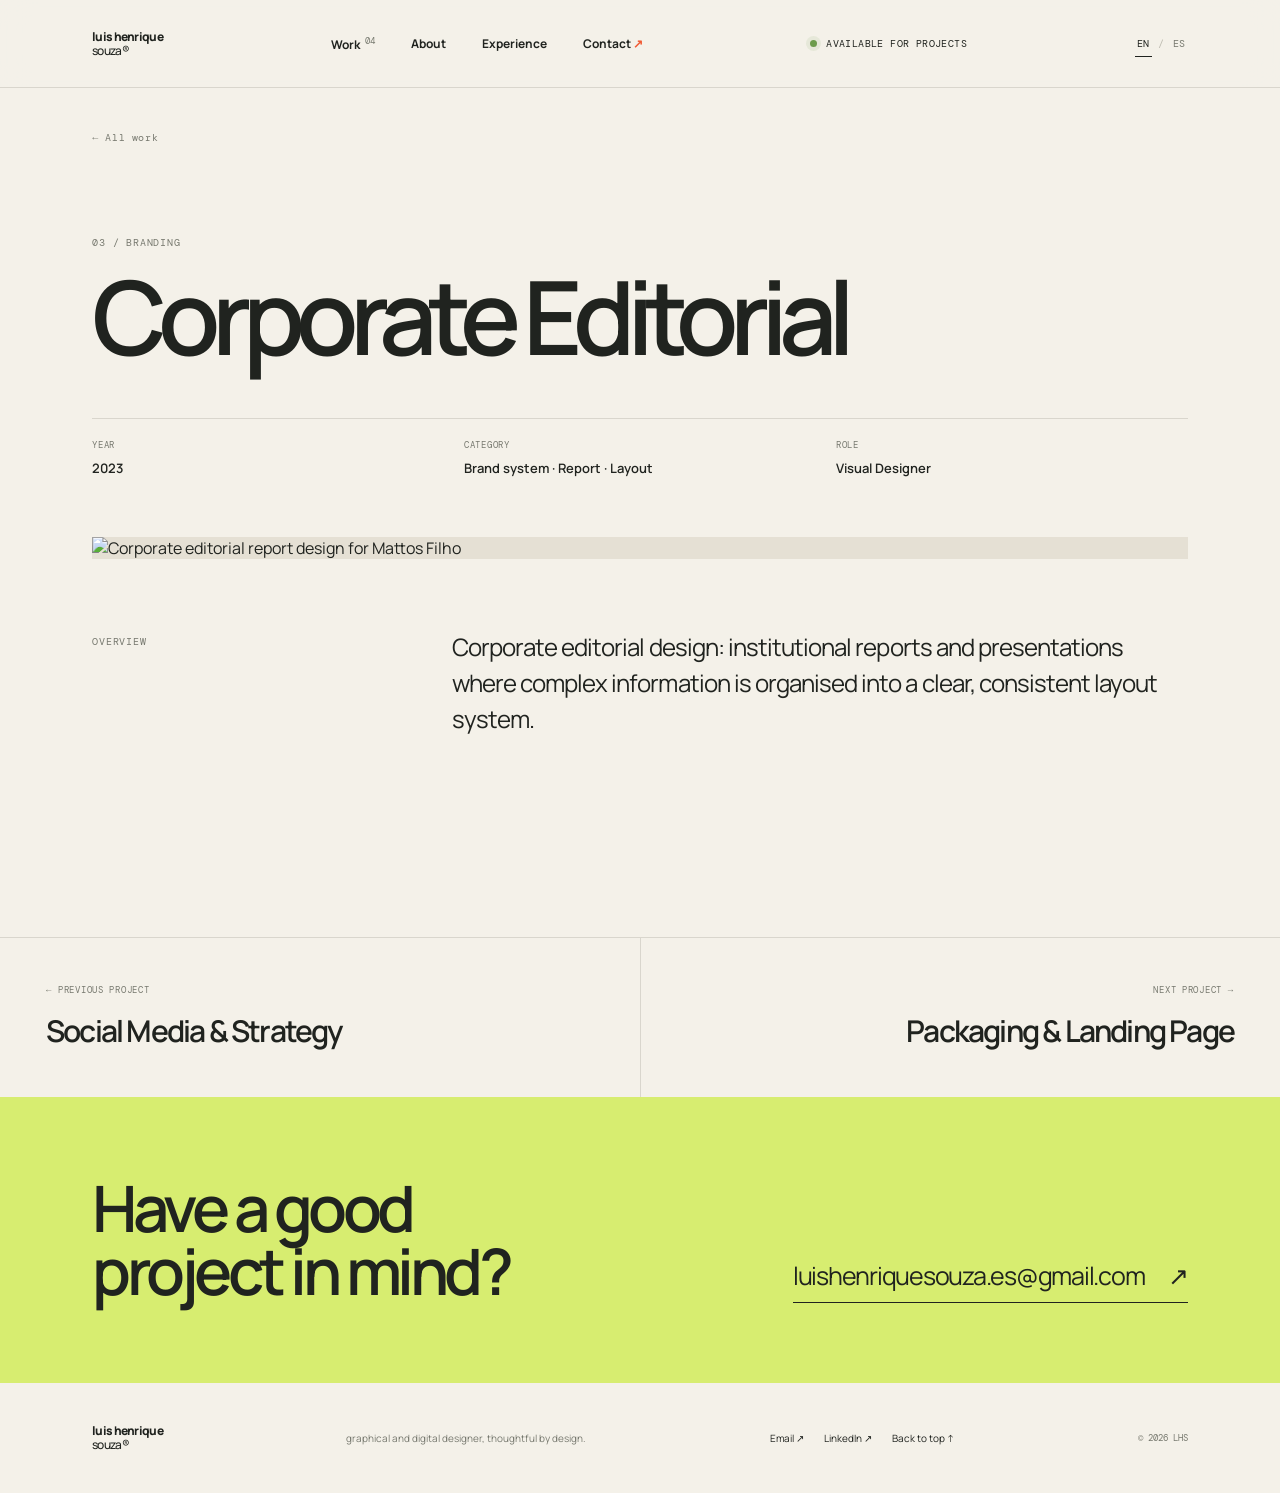
==== projects/corporate.html @ 2bb1855d "Add files via upload" ====
<!doctype html>
<html lang="en" data-title-key="p3.title" data-desc-key="p3.desc">
<head>
  <meta charset="utf-8">
  <meta name="viewport" content="width=device-width, initial-scale=1">
  <meta name="theme-color" content="#f4f1e9">
  <meta name="description" content="Corporate editorial design: institutional reports and presentations where complex information is organised into a clear, consistent layout system.">
  <title>Corporate Editorial — Luis Henrique Souza</title>
  <link rel="preconnect" href="https://fonts.googleapis.com">
  <link rel="preconnect" href="https://fonts.gstatic.com" crossorigin>
  <link href="https://fonts.googleapis.com/css2?family=DM+Mono:wght@400;500&family=Manrope:wght@400;500;600;700;800&display=swap" rel="stylesheet">
  <link rel="stylesheet" href="../styles.css">
  <link rel="stylesheet" href="../extra.css">
  <script defer src="../i18n.js"></script>
  <script defer src="../script.js"></script>
</head>
<body id="top">
  <div class="site-shell">
    <header class="topbar">
      <a class="wordmark" href="../index.html" aria-label="Luis Henrique Souza home" data-i18n-aria="nav.home">luis henrique<br><span>souza®</span></a>
      <nav class="main-nav" aria-label="Main navigation" data-i18n-aria="nav.aria">
        <a href="../index.html#work"><span data-i18n="nav.work">Work</span> <sup>04</sup></a>
        <a href="../index.html#about" data-i18n="nav.about">About</a>
        <a href="../index.html#experience" data-i18n="nav.exp">Experience</a>
        <a href="../index.html#contact"><span data-i18n="nav.contact">Contact</span> <span class="nav-arrow">↗</span></a>
      </nav>
      <a class="availability" href="mailto:luishenriquesouza.es@gmail.com"><span class="status-dot"></span> <span data-i18n="nav.avail">Available for projects</span></a>
      <div class="lang-switch" role="group" aria-label="Language" data-i18n-aria="lang.aria"><button type="button" data-lang="en" aria-pressed="true">EN</button><i>/</i><button type="button" data-lang="es" aria-pressed="false">ES</button></div>
      <button class="menu-toggle" aria-label="Open navigation" aria-expanded="false"><span></span><span></span></button>
    </header>

    <main>
      <section class="project-hero section-pad">
        <a class="back-link" href="../index.html#work">← <span data-i18n="proj.back">All work</span></a>
        <p class="eyebrow">03 / BRANDING</p>
        <h1 data-i18n="p3.title">Corporate Editorial</h1>
        <dl class="project-facts">
          <div><dt data-i18n="proj.year">Year</dt><dd>2023</dd></div>
          <div><dt data-i18n="proj.cat">Category</dt><dd data-i18n="p3.tags">Brand system · Report · Layout</dd></div>
          <div><dt data-i18n="proj.role">Role</dt><dd data-i18n="proj.role.val">Visual Designer</dd></div>
        </dl>
      </section>

      <section class="project-cover section-pad">
        <img src="https://framerusercontent.com/images/7zdtzUJ41LjyyuxTJAuOdp6RbuA.png?height=2212&width=5898" alt="Corporate editorial report design for Mattos Filho" data-i18n-alt="p3.alt">
      </section>

      <section class="project-body section-pad">
        <p class="eyebrow" data-i18n="proj.overview">OVERVIEW</p>
        <!-- DESCRIÇÃO: edite o texto em i18n.js (chave "p3.desc"), nos dois idiomas. Para mais parágrafos, adicione outro <p>. -->
        <p data-i18n="p3.desc">Corporate editorial design: institutional reports and presentations where complex information is organised into a clear, consistent layout system.</p>
      </section>

      <!-- GALERIA: coloque as imagens em assets/projects/corporate/ com os nomes 01.jpg, 02.jpg ... 06.jpg.
           Slots sem arquivo desaparecem sozinhos. 01 e 04 ocupam a largura toda; os demais, meia largura. -->
      <section class="project-gallery section-pad">
        <figure class="gallery-item reveal g-full"><img src="../assets/projects/corporate/01.jpg" alt="" loading="lazy" onerror="this.closest('figure').remove()"></figure>
        <figure class="gallery-item reveal"><img src="../assets/projects/corporate/02.jpg" alt="" loading="lazy" onerror="this.closest('figure').remove()"></figure>
        <figure class="gallery-item reveal"><img src="../assets/projects/corporate/03.jpg" alt="" loading="lazy" onerror="this.closest('figure').remove()"></figure>
        <figure class="gallery-item reveal g-full"><img src="../assets/projects/corporate/04.jpg" alt="" loading="lazy" onerror="this.closest('figure').remove()"></figure>
        <figure class="gallery-item reveal"><img src="../assets/projects/corporate/05.jpg" alt="" loading="lazy" onerror="this.closest('figure').remove()"></figure>
        <figure class="gallery-item reveal"><img src="../assets/projects/corporate/06.jpg" alt="" loading="lazy" onerror="this.closest('figure').remove()"></figure>
      </section>

      <nav class="project-pager" aria-label="Projects">
        <a href="digital.html"><span class="pager-label" data-i18n="proj.prev">← PREVIOUS PROJECT</span><strong data-i18n="p2.title">Social Media & Strategy</strong></a>
        <a href="ecommerce.html"><span class="pager-label" data-i18n="proj.next">NEXT PROJECT →</span><strong data-i18n="p4.title">Packaging & Landing Page</strong></a>
      </nav>

      <section class="project-cta section-pad">
        <p data-i18n="cta.title">Have a good<br>project in mind?</p>
        <a class="email-link" href="mailto:luishenriquesouza.es@gmail.com">luishenriquesouza.es@gmail.com <span>↗</span></a>
      </section>
    </main>

    <footer class="footer section-pad"><a class="wordmark" href="../index.html" aria-label="Luis Henrique Souza home" data-i18n-aria="nav.home">luis henrique<br><span>souza®</span></a><p data-i18n="footer.tag">graphical and digital designer, thoughtful by design.</p><div class="footer-links"><a href="mailto:luishenriquesouza.es@gmail.com" data-i18n="footer.email">Email ↗</a><a href="https://www.linkedin.com/in/luishenriquesouza" target="_blank" rel="noreferrer" data-i18n="footer.linkedin">LinkedIn ↗</a><a href="#top" data-i18n="footer.top">Back to top ↑</a></div><span class="copyright">© <span id="year">2026</span> LHS</span></footer>
  </div>
</body>
</html>
---- styles.css ----
/* Luis Henrique Souza — portfolio */
:root{--paper:#f4f1e9;--ink:#20231f;--muted:#77796f;--line:#d9d6cd;--orange:#f05b35;--lime:#d7ed70;--serif:Georgia,"Times New Roman",serif;--sans:"Manrope",Arial,sans-serif;--mono:"DM Mono",monospace}
*{box-sizing:border-box}html{scroll-behavior:smooth;scroll-padding-top:90px}body{margin:0;background:var(--paper);color:var(--ink);font-family:var(--sans);-webkit-font-smoothing:antialiased}a{color:inherit;text-decoration:none}.site-shell{max-width:1600px;margin:auto;overflow:hidden}.section-pad{padding-left:7.2%;padding-right:7.2%}.topbar{height:88px;padding:0 7.2%;display:flex;align-items:center;justify-content:space-between;border-bottom:1px solid var(--line);position:sticky;top:0;background:rgba(244,241,233,.92);backdrop-filter:blur(16px);z-index:10}.wordmark{font-size:12px;line-height:1.1;font-weight:800;letter-spacing:-.06em;text-transform:lowercase}.wordmark span{font-weight:500}.main-nav{display:flex;gap:36px;font-size:12px;font-weight:700}.main-nav a{transition:opacity .2s}.main-nav a:hover,.footer a:hover{opacity:.55}.main-nav sup{font:9px var(--mono);color:var(--muted);margin-left:3px}.nav-arrow{color:var(--orange)}.availability{font:10px var(--mono);text-transform:uppercase;letter-spacing:.04em;display:flex;align-items:center;gap:9px}.status-dot{width:7px;height:7px;border-radius:50%;background:#6d9c4c;box-shadow:0 0 0 4px #6d9c4c1a}.menu-toggle{display:none;background:none;border:0;padding:8px}.menu-toggle span{display:block;width:24px;height:1px;background:var(--ink);margin:6px}
.hero{padding-top:36px}.hero-kicker{display:flex;justify-content:space-between;font:9px var(--mono);letter-spacing:.07em;color:var(--muted)}h1,h2,h3,p{margin-top:0}.hero h1{font-size:clamp(68px,10.8vw,160px);line-height:.88;letter-spacing:-.095em;font-weight:600;margin:90px 0 45px;max-width:1150px}.serif-word{font-family:var(--serif);font-weight:400;font-style:italic;letter-spacing:-.09em}.hero-bottom{display:flex;align-items:flex-end;justify-content:space-between;gap:24px;margin-bottom:54px}.hero-intro{max-width:430px;font-size:17px;line-height:1.6;letter-spacing:-.035em;margin:0}.round-link{width:100px;height:100px;border:1px solid var(--ink);border-radius:50%;display:flex;flex-direction:column;justify-content:center;align-items:center;gap:8px;font-size:9px;line-height:1.3;text-align:center;transition:background .25s,color .25s,transform .25s}.round-link b{font-size:18px;font-weight:400}.round-link:hover{background:var(--ink);color:var(--paper);transform:rotate(-8deg)}.hero-art{height:clamp(210px,29vw,410px);background:var(--orange);position:relative;overflow:hidden;display:flex;align-items:center;justify-content:center}.hero-art:before,.hero-art:after{content:"";position:absolute;border:1px solid #20231f55;border-radius:50%;width:65vw;height:65vw;max-width:850px;max-height:850px}.hero-art:after{width:44vw;height:44vw;max-width:570px;max-height:570px}.art-circle{width:clamp(145px,19vw,270px);height:clamp(145px,19vw,270px);border-radius:50%;background:var(--lime);z-index:1;display:flex;align-items:center;justify-content:center;text-align:center;font-size:clamp(17px,2vw,28px);font-weight:800;line-height:.95;letter-spacing:-.07em;transform:rotate(-12deg);position:relative}.art-circle i{font-size:45px;font-style:normal;position:absolute;right:2%;top:4%;font-weight:400}.art-note{font:10px var(--mono);line-height:1.55;position:absolute;z-index:2}.art-note span{opacity:.65}.note-one{left:5%;top:12%}.note-two{right:5%;bottom:12%;text-align:right}.art-line{position:absolute;width:140%;height:1px;background:#20231f70;transform:rotate(-20deg)}
.work{padding-top:140px;padding-bottom:140px}.section-heading{display:flex;align-items:flex-end;justify-content:space-between;gap:30px;margin-bottom:52px}.eyebrow,.cap-label{font:10px var(--mono);letter-spacing:.08em;color:var(--muted);margin-bottom:20px}.section-heading h2{font-size:clamp(43px,6vw,82px);letter-spacing:-.08em;line-height:.98;font-weight:600;margin:0}.heading-count{font:12px var(--mono);letter-spacing:0;vertical-align:top;margin-left:10px;color:var(--muted)}.section-aside{font-size:12px;line-height:1.6;color:var(--muted);margin:0 0 4px}.project-grid{display:grid;grid-template-columns:1fr 1fr;gap:55px 22px}.project-wide{grid-column:span 2}.project-image{height:clamp(250px,34vw,475px);position:relative;overflow:hidden;background:#e5e0d4}.project-wide .project-image{height:clamp(300px,47vw,620px)}.project-image img{width:100%;height:100%;display:block;object-fit:cover;transition:transform .7s cubic-bezier(.2,.65,.2,1);mix-blend-mode:multiply}.project:hover .project-image img{transform:scale(1.035)}.image-digital img{object-fit:cover}.image-brand img,.image-packaging img{object-fit:cover}.image-index{position:absolute;left:18px;top:18px;font:9px var(--mono);letter-spacing:.08em;background:var(--paper);padding:8px 10px}.project-open{position:absolute;right:18px;top:18px;width:40px;height:40px;border-radius:50%;background:var(--paper);display:grid;place-items:center;font-size:19px;transition:transform .2s}.project:hover .project-open{transform:rotate(45deg)}.project-meta{display:flex;justify-content:space-between;gap:12px;padding-top:17px}.project-meta h3{font-size:18px;letter-spacing:-.05em;margin-bottom:6px}.project-meta p,.project-meta>span{font:10px var(--mono);color:var(--muted);margin:0}.project-meta>span{padding-top:5px;white-space:nowrap}.project-note{background:var(--lime);min-height:260px;padding:30px;display:flex;flex-direction:column;align-items:flex-start;justify-content:space-between;transition:background .2s}.project-note:hover{background:#c8e44f}.note-symbol{font-size:30px}.project-note p{font-size:clamp(26px,3.5vw,44px);line-height:1;letter-spacing:-.07em;font-weight:600;margin:20px 0}.note-cta{font:10px var(--mono);border-bottom:1px solid;padding-bottom:5px}.project-footnote{font:10px var(--mono);color:var(--muted);margin:38px 0 0}
.about{background:#e9e6dc;padding-top:125px;padding-bottom:125px}.about .section-heading{align-items:flex-start}.about .section-heading h2{font-size:clamp(45px,7vw,95px)}.about-stamp{border:1px solid var(--line);border-radius:50%;width:100px;height:100px;display:grid;place-content:center;text-align:center;font:9px/1.6 var(--mono);transform:rotate(9deg)}.about-content{display:grid;grid-template-columns:1.1fr .9fr;gap:12%;align-items:start}.about-copy{max-width:550px}.about-copy p{font-size:14px;line-height:1.85;color:#66685f}.about-copy .lead{font-size:23px;line-height:1.45;letter-spacing:-.05em;color:var(--ink)}.text-link{display:inline-flex;gap:26px;align-items:center;margin-top:20px;padding-bottom:9px;border-bottom:1px solid;font-size:12px;font-weight:700}.text-link span{font-size:18px;color:var(--orange)}.about-side{max-width:400px;width:100%;justify-self:end}.portrait-placeholder{aspect-ratio:1.12;background:var(--orange);position:relative;overflow:hidden;display:flex;align-items:center;justify-content:center}.portrait-big{font-size:clamp(65px,10vw,130px);letter-spacing:-.15em;font-weight:800;z-index:1;transform:rotate(-8deg)}.portrait-big span{font-family:var(--serif);font-style:italic;font-weight:400}.portrait-orbit{position:absolute;width:75%;aspect-ratio:1;border:1px solid #20231f99;border-radius:50%;transform:rotate(28deg) scaleX(.7)}.portrait-caption{position:absolute;bottom:17px;left:18px;font:8px/1.5 var(--mono)}.mini-facts{margin-top:25px}.mini-facts>div{display:flex;gap:20px;border-bottom:1px solid #d0cdc3;padding:12px 0}.mini-facts span{font:10px var(--mono);color:var(--muted)}.mini-facts p{font-size:12px;margin:0}
.experience{padding-top:140px;padding-bottom:140px}.timeline{border-top:1px solid var(--line)}.job{display:grid;grid-template-columns:1fr 2.2fr 35px;gap:25px;padding:30px 0;border-bottom:1px solid var(--line)}.job-date,.job-number{font:10px var(--mono);color:var(--muted)}.job h3{font-size:21px;letter-spacing:-.05em;margin-bottom:8px}.job h3 span{font-weight:400;color:var(--muted)}.job-org{font-size:11px;font-weight:700;margin-bottom:12px}.job div>p:last-child{font-size:12px;line-height:1.7;color:var(--muted);max-width:540px;margin-bottom:0}.job-number{text-align:right}
.capabilities{background:var(--ink);color:var(--paper);padding-top:115px;padding-bottom:125px}.capabilities .eyebrow,.capabilities .cap-label{color:#a8aa9e}.capabilities .section-heading h2{font-size:clamp(45px,6vw,80px)}.capability-layout{display:grid;grid-template-columns:1.2fr .8fr;gap:12%;margin-top:55px}.skill-cloud{display:flex;flex-wrap:wrap;gap:9px}.skill-cloud span{border:1px solid #595b53;border-radius:100px;padding:12px 16px;font-size:12px;transition:background .2s,color .2s}.skill-cloud span:hover{background:var(--lime);border-color:var(--lime);color:var(--ink)}.tool-list{display:grid;grid-template-columns:1fr 1fr;gap:0 15px}.tool-list span{font-size:12px;padding:12px 0;border-bottom:1px solid #45473f}.languages{font-size:12px;line-height:2;margin-top:40px;color:#c2c3b9}.languages .cap-label{display:block;margin-bottom:8px}
.contact{padding-top:130px;padding-bottom:105px;background:var(--lime)}.contact h2{font-size:clamp(80px,14vw,190px);line-height:.8;letter-spacing:-.11em;font-weight:600;margin:60px 0 80px}.contact-bottom{display:flex;justify-content:space-between;align-items:flex-end;gap:20px}.email-link{font-size:clamp(15px,2vw,25px);letter-spacing:-.05em;border-bottom:1px solid;padding-bottom:9px}.email-link span{margin-left:20px}.contact-bottom p{font:10px/1.7 var(--mono);text-align:right;margin:0}
.footer{min-height:110px;display:flex;align-items:center;justify-content:space-between;gap:20px;padding-top:25px;padding-bottom:25px}.footer>p{font-size:10px;color:var(--muted);margin:0}.footer-links{display:flex;gap:20px;font-size:10px}.copyright{font:9px var(--mono);color:var(--muted)}
.reveal{opacity:0;transform:translateY(18px);transition:opacity .65s ease,transform .65s ease}.reveal.is-visible{opacity:1;transform:translateY(0)}
@media(min-width:1400px){.section-pad,.topbar{padding-left:9%;padding-right:9%}.hero h1{font-size:160px}}
@media(max-width:760px){.section-pad{padding-left:6%;padding-right:6%}.topbar{height:72px;padding:0 6%}.main-nav{display:none;position:absolute;top:71px;left:0;right:0;padding:25px 6%;background:var(--paper);border-bottom:1px solid var(--line);flex-direction:column;gap:22px}.main-nav.is-open{display:flex}.main-nav a{font-size:18px}.availability{margin-left:auto;margin-right:15px;font-size:8px}.menu-toggle{display:block}.hero{padding-top:25px}.hero-kicker{font-size:7px;gap:8px}.hero-kicker span:last-child{display:none}.hero h1{font-size:clamp(59px,13vw,100px);margin:76px 0 34px}.hero-intro{font-size:14px;max-width:280px}.round-link{width:78px;height:78px;flex-shrink:0;font-size:8px}.hero-art{height:250px}.art-note{font-size:8px}.work,.experience{padding-top:85px;padding-bottom:85px}.section-heading{margin-bottom:35px}.section-heading h2{font-size:47px}.section-aside{font-size:10px}.project-grid{gap:35px 12px}.project-wide .project-image{height:320px}.project-image{height:220px}.project-meta{display:block}.project-meta h3{font-size:15px}.project-meta>span{display:block;margin-top:8px}.project-note{min-height:210px;padding:20px}.project-note p{font-size:28px}.image-index{top:10px;left:10px;font-size:7px;padding:6px}.project-open{width:30px;height:30px;right:10px;top:10px}.about{padding-top:85px;padding-bottom:85px}.about .section-heading h2{font-size:clamp(44px,9vw,65px)}.about-stamp{width:75px;height:75px;font-size:7px;flex-shrink:0}.about-content{grid-template-columns:1fr;gap:45px}.about-copy .lead{font-size:20px}.about-side{justify-self:start;max-width:100%}.portrait-placeholder{max-height:380px}.job{grid-template-columns:1fr 2fr;gap:10px 15px;padding:23px 0}.job-date{grid-column:1/-1}.job h3{font-size:17px}.job-number{display:none}.job div>p:last-child{font-size:11px}.capabilities{padding-top:85px;padding-bottom:90px}.capability-layout{grid-template-columns:1fr;gap:45px;margin-top:35px}.skill-cloud span{font-size:11px;padding:10px 12px}.contact{padding-top:90px;padding-bottom:75px}.contact h2{font-size:clamp(75px,16vw,120px);margin:55px 0 60px}.contact-bottom{align-items:flex-start;flex-direction:column}.contact-bottom p{text-align:left}.footer{display:grid;grid-template-columns:1fr 1fr;gap:20px}.footer>p{display:none}.footer-links{flex-wrap:wrap;justify-content:flex-end;gap:12px}.copyright{grid-column:1/-1}.project-footnote{font-size:9px;line-height:1.6}}
@media(max-width:420px){.availability{max-width:125px;line-height:1.4}.hero-kicker span:nth-child(2){display:none}.project-grid{grid-template-columns:1fr}.project-wide{grid-column:auto}.project-wide .project-image,.project-image{height:260px}.project-meta{display:flex}.project-meta h3{font-size:16px}.project-note{min-height:220px}.section-aside{display:none}.job{grid-template-columns:1fr}.job-date{grid-column:auto}.tool-list{grid-template-columns:1fr 1fr}.email-link{font-size:14px}}
@media(prefers-reduced-motion:reduce){*,*::before,*::after{scroll-behavior:auto!important;transition:none!important;animation:none!important}.reveal{opacity:1;transform:none}}
---- extra.css ----
/* extra.css — carregado DEPOIS do styles.css.
   Contém: seletor de idioma, foto do About, educação/idiomas, depoimentos e páginas de projeto. */

/* ---------- Seletor de idioma ---------- */
.lang-switch{display:flex;align-items:center;gap:6px;font:10px var(--mono);letter-spacing:.06em}
.lang-switch button{background:none;border:0;padding:6px 2px;font:inherit;letter-spacing:inherit;color:var(--muted);cursor:pointer;border-bottom:1px solid transparent;transition:color .2s}
.lang-switch button:hover{color:var(--ink)}
.lang-switch button[aria-pressed="true"]{color:var(--ink);border-bottom-color:var(--ink)}
.lang-switch i{font-style:normal;color:#bdbab0}

/* ---------- About: foto ---------- */
.portrait-placeholder{aspect-ratio:.92}
.portrait-img{position:absolute;inset:0;width:100%;height:100%;object-fit:cover;z-index:3;background:var(--orange)}
.about-handle{display:inline-block;margin-top:22px;font:10px var(--mono);letter-spacing:.04em;padding-bottom:4px;border-bottom:1px solid #d0cdc3;transition:opacity .2s}
.about-handle:hover{opacity:.55}
.text-link .text-link-label{display:inline-flex;gap:26px;align-items:center;font-size:12px;color:var(--ink)}
.text-link .text-link-label span{font-size:18px;color:var(--orange)}

/* ---------- Experiência / Educação / Idiomas ---------- */
.sub-heading{margin-top:110px}
.job.edu .job-org{font-weight:500;color:var(--muted);font-size:12px;line-height:1.6;margin:0;max-width:540px}
.job.edu h3{margin-bottom:6px}
.lang-block{display:grid;grid-template-columns:1fr 2.2fr 35px;gap:25px;padding:30px 0;border-bottom:1px solid var(--line);align-items:baseline}
.lang-block .cap-label{margin:0}
.lang-block ul{list-style:none;margin:0;padding:0;display:flex;flex-wrap:wrap;gap:10px 34px;font-size:12px;font-weight:600}

/* ---------- Depoimentos ---------- */
.testimonials{padding-top:130px;padding-bottom:130px}
.quote-grid{display:grid;grid-template-columns:1fr 1fr;gap:70px 7%;border-top:1px solid var(--line);padding-top:55px}
.quote{margin:0;display:flex;flex-direction:column;justify-content:space-between;gap:38px}
.quote blockquote{margin:0;font-size:clamp(16px,1.6vw,21px);line-height:1.55;letter-spacing:-.04em}
.quote figcaption{display:flex;align-items:center;gap:16px}
.avatar{position:relative;width:62px;height:62px;border-radius:50%;border:1px solid var(--orange);display:grid;place-items:center;font:11px var(--mono);color:var(--orange);overflow:hidden;flex-shrink:0}
.avatar img{position:absolute;inset:0;width:100%;height:100%;object-fit:cover;background:var(--paper)}
.quote-name{display:block;font-size:13px;font-weight:700;color:var(--orange);margin-bottom:6px}
.quote-role{font:9px/1.6 var(--mono);letter-spacing:.04em;color:var(--muted);margin:0}

/* ---------- Páginas de projeto ---------- */
.project-hero{padding-top:36px;padding-bottom:60px}
.back-link{font:10px var(--mono);letter-spacing:.06em;color:var(--muted);transition:color .2s}
.back-link:hover{color:var(--ink)}
.project-hero .eyebrow{margin:90px 0 20px}
.project-hero h1{font-size:clamp(44px,8vw,116px);line-height:.92;letter-spacing:-.085em;font-weight:600;margin:0 0 55px;max-width:1100px}
.project-facts{display:grid;grid-template-columns:repeat(3,1fr);gap:20px;border-top:1px solid var(--line);padding-top:20px;margin:0}
.project-facts dt{font:9px var(--mono);letter-spacing:.08em;color:var(--muted);margin-bottom:8px;text-transform:uppercase}
.project-facts dd{margin:0;font-size:13px;font-weight:600}
.project-cover{padding-bottom:70px}
.project-cover img,.gallery-item img{display:block;width:100%;height:auto;background:#e5e0d4}
.project-body{display:grid;grid-template-columns:1fr 2.2fr;gap:25px;padding-bottom:90px}
.project-body .eyebrow{margin:6px 0 0}
.project-body p:not(.eyebrow){font-size:clamp(17px,2vw,24px);line-height:1.5;letter-spacing:-.04em;max-width:720px;margin:0}
.project-gallery{display:grid;grid-template-columns:1fr 1fr;grid-auto-flow:dense;gap:22px;padding-bottom:110px}
.gallery-item{margin:0}
.gallery-item.g-full{grid-column:span 2}
.project-gallery:empty{display:none}
.project-pager{display:grid;grid-template-columns:1fr 1fr;border-top:1px solid var(--line)}
.project-pager a{display:block;padding:46px 7.2%;transition:background .2s}
.project-pager a+a{border-left:1px solid var(--line);text-align:right}
.project-pager a:hover{background:var(--lime)}
.pager-label{display:block;font:9px var(--mono);letter-spacing:.08em;color:var(--muted);margin-bottom:14px}
.project-pager strong{font-size:clamp(18px,2.4vw,30px);letter-spacing:-.06em;font-weight:600}
.project-cta{background:var(--lime);padding-top:80px;padding-bottom:80px;display:flex;justify-content:space-between;align-items:flex-end;gap:24px}
.project-cta p{font-size:clamp(30px,5vw,64px);line-height:.98;letter-spacing:-.07em;font-weight:600;margin:0}

@media(min-width:1400px){.project-pager a{padding-left:9%;padding-right:9%}}
@media(max-width:760px){
  .lang-switch{margin-left:auto;margin-right:8px}
  .availability{display:none}
  .sub-heading{margin-top:70px}
  .lang-block{grid-template-columns:1fr;gap:12px;padding:23px 0}
  .job.edu .job-number{display:none}
  .testimonials{padding-top:85px;padding-bottom:85px}
  .quote-grid{grid-template-columns:1fr;gap:55px;padding-top:40px}
  .project-hero .eyebrow{margin-top:60px}
  .project-facts{grid-template-columns:1fr 1fr}
  .project-cover{padding-bottom:45px}
  .project-body{grid-template-columns:1fr;gap:14px;padding-bottom:60px}
  .project-gallery{grid-template-columns:1fr;gap:14px;padding-bottom:70px}
  .gallery-item.g-full{grid-column:auto}
  .project-pager{grid-template-columns:1fr}
  .project-pager a+a{border-left:0;border-top:1px solid var(--line);text-align:left}
  .project-cta{flex-direction:column;align-items:flex-start;padding-top:60px;padding-bottom:60px}
}
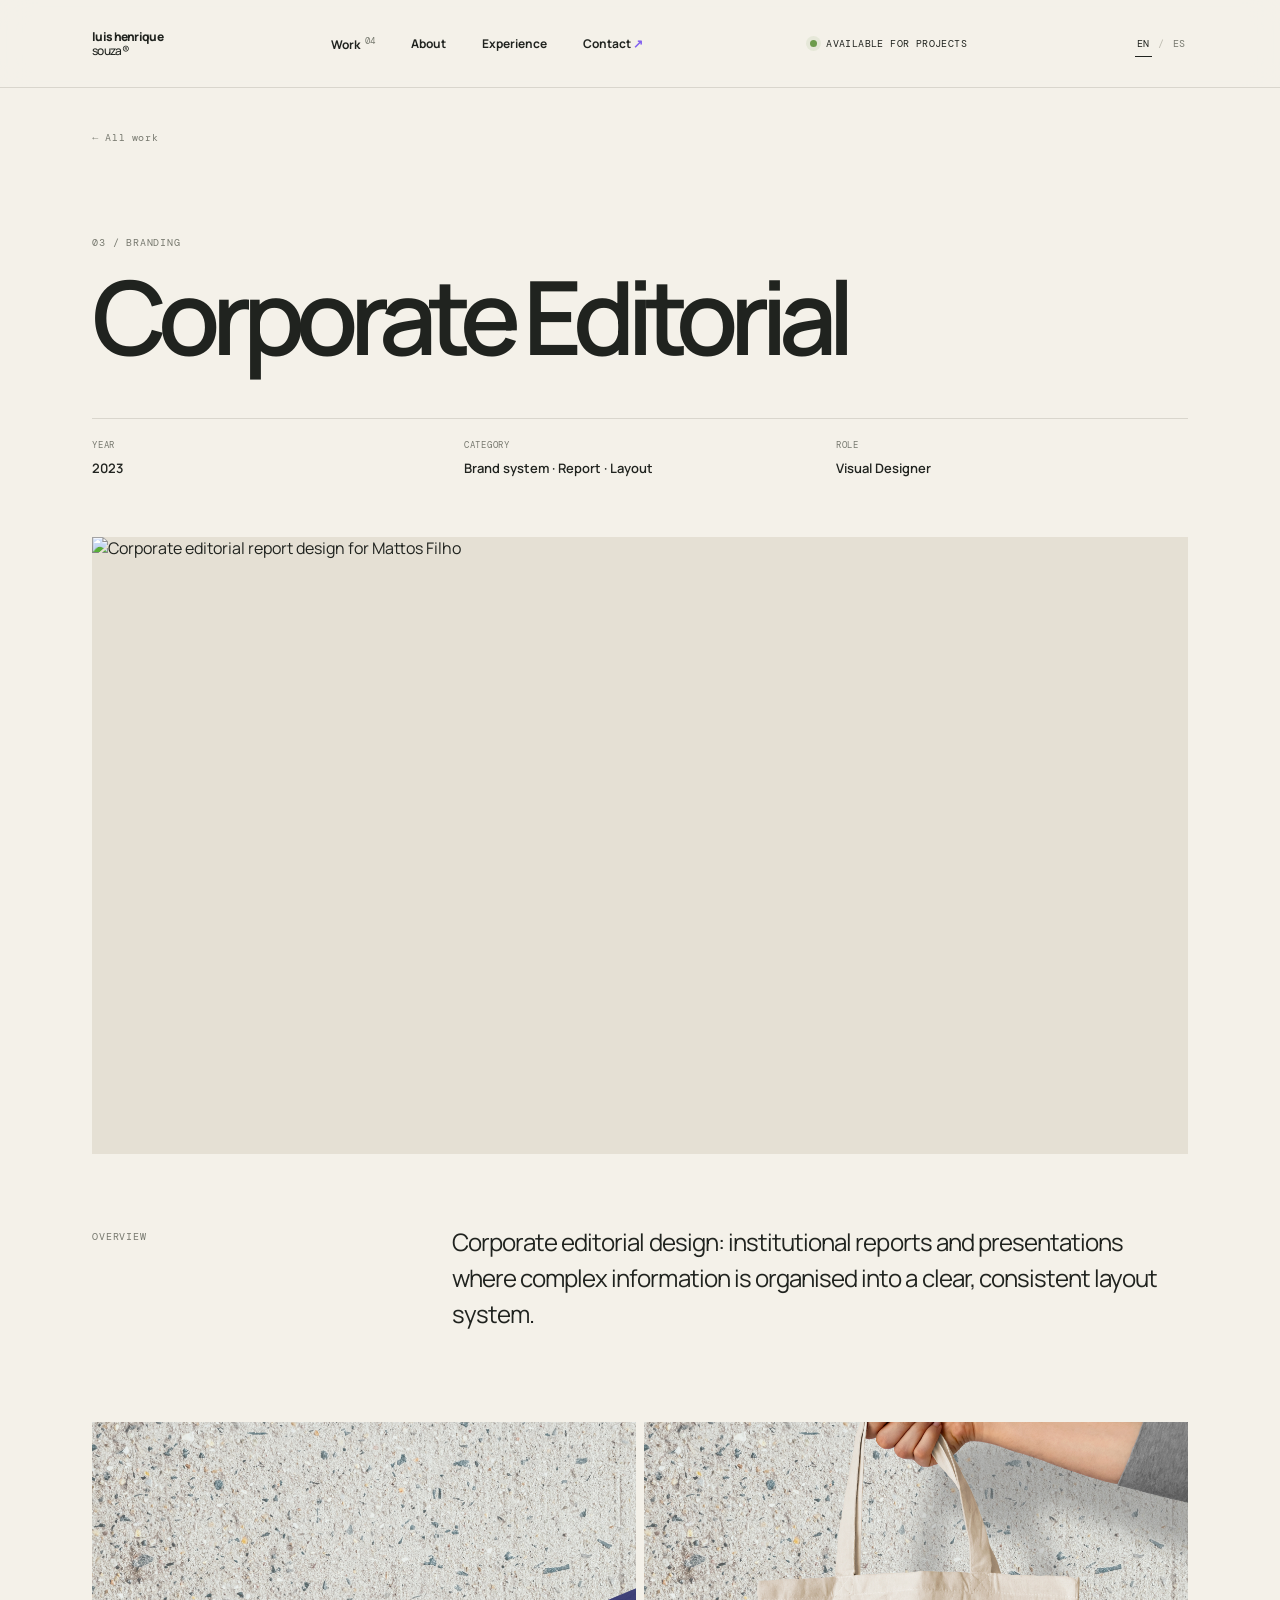
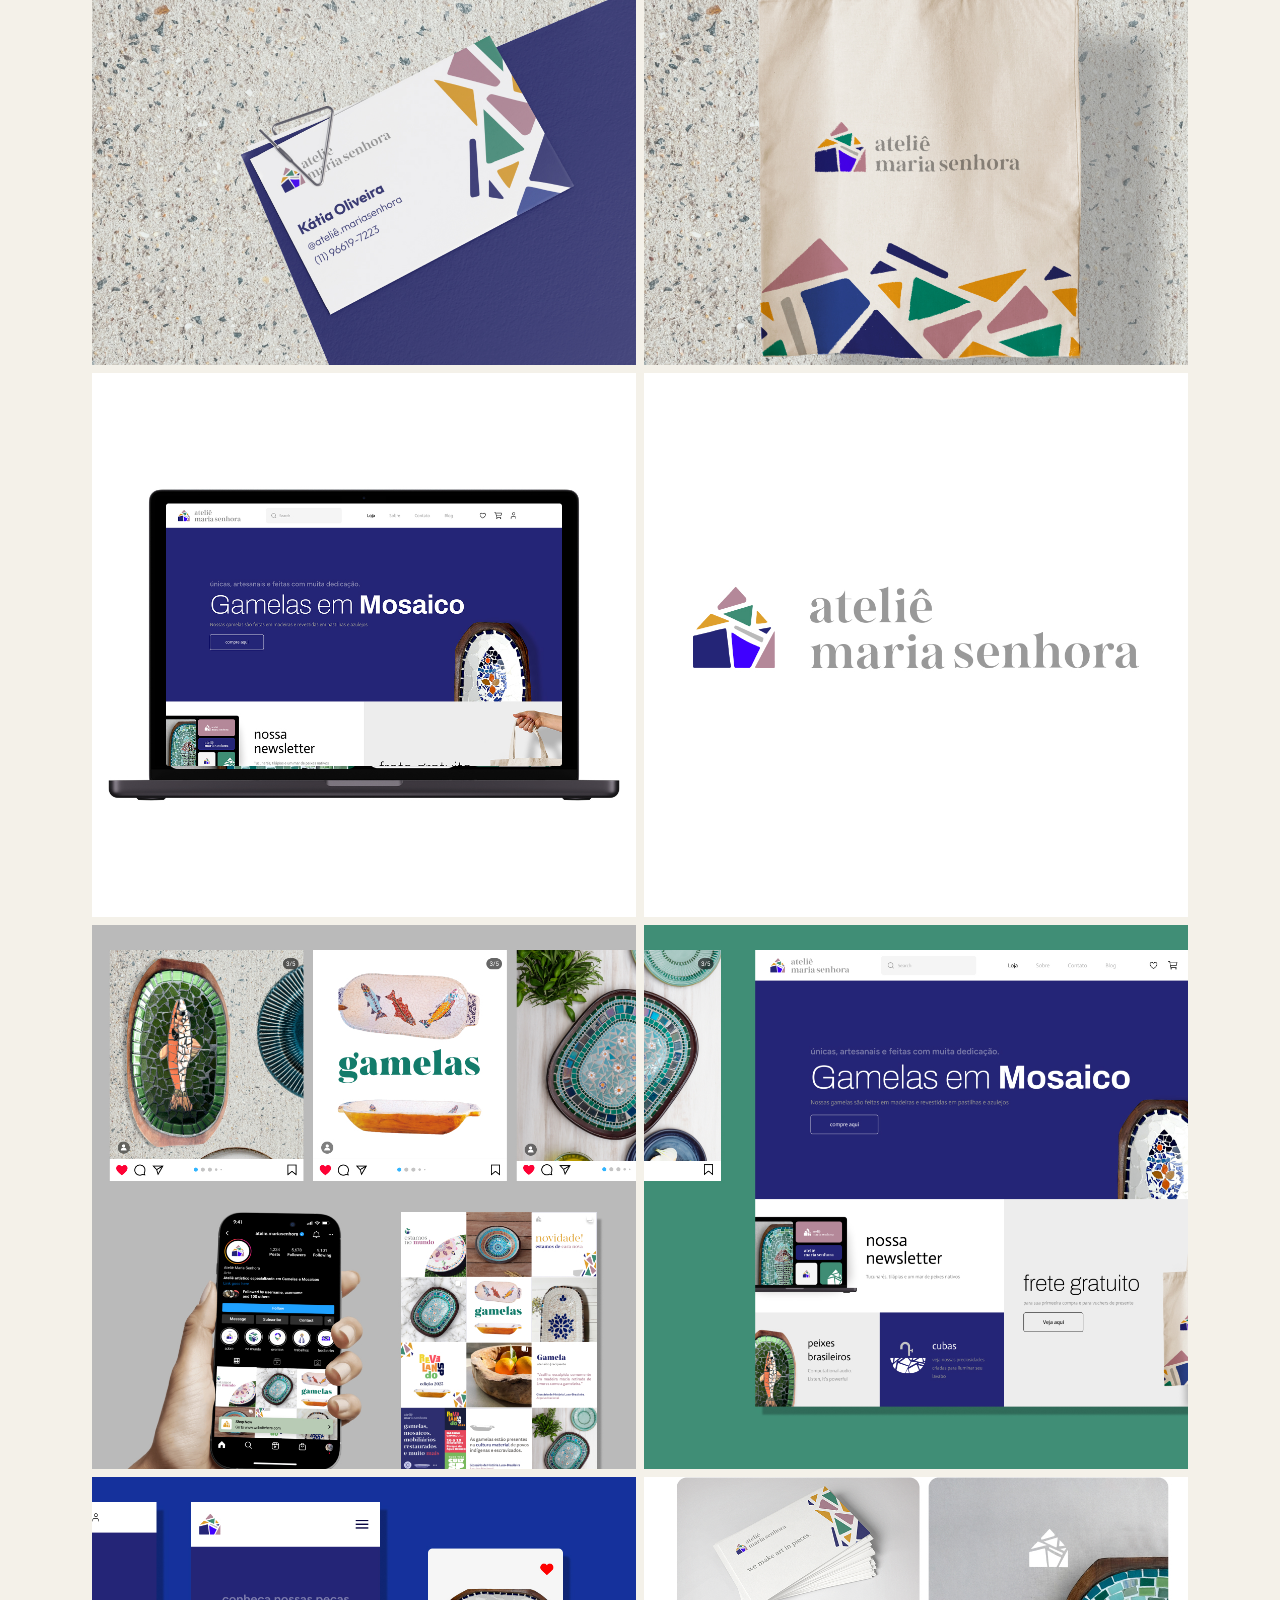
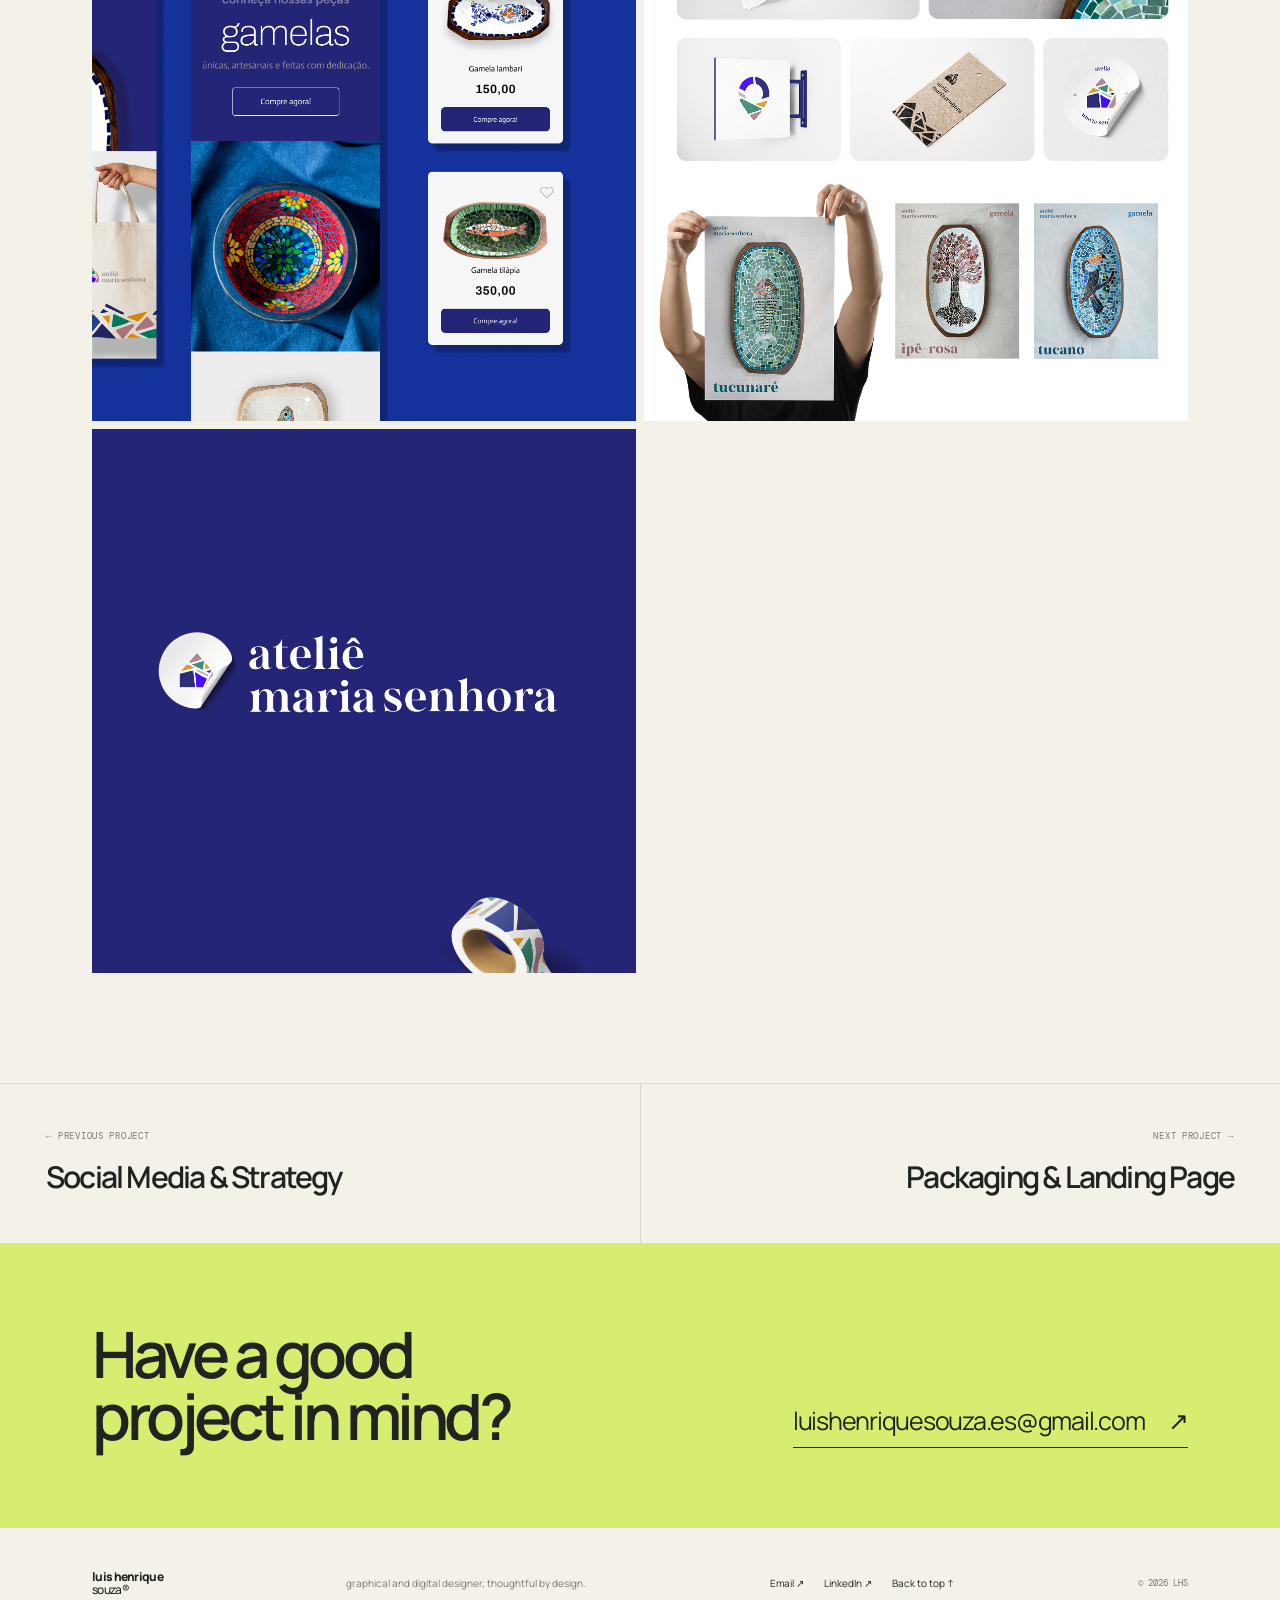
==== commit 9a18a8c0: "v2" ====
--- a/projects/corporate.html
+++ b/projects/corporate.html
@@ -51,16 +51,9 @@
         <p data-i18n="p3.desc">Corporate editorial design: institutional reports and presentations where complex information is organised into a clear, consistent layout system.</p>
       </section>
 
-      <!-- GALERIA: coloque as imagens em assets/projects/corporate/ com os nomes 01.jpg, 02.jpg ... 06.jpg.
-           Slots sem arquivo desaparecem sozinhos. 01 e 04 ocupam a largura toda; os demais, meia largura. -->
-      <section class="project-gallery section-pad">
-        <figure class="gallery-item reveal g-full"><img src="../assets/projects/corporate/01.jpg" alt="" loading="lazy" onerror="this.closest('figure').remove()"></figure>
-        <figure class="gallery-item reveal"><img src="../assets/projects/corporate/02.jpg" alt="" loading="lazy" onerror="this.closest('figure').remove()"></figure>
-        <figure class="gallery-item reveal"><img src="../assets/projects/corporate/03.jpg" alt="" loading="lazy" onerror="this.closest('figure').remove()"></figure>
-        <figure class="gallery-item reveal g-full"><img src="../assets/projects/corporate/04.jpg" alt="" loading="lazy" onerror="this.closest('figure').remove()"></figure>
-        <figure class="gallery-item reveal"><img src="../assets/projects/corporate/05.jpg" alt="" loading="lazy" onerror="this.closest('figure').remove()"></figure>
-        <figure class="gallery-item reveal"><img src="../assets/projects/corporate/06.jpg" alt="" loading="lazy" onerror="this.closest('figure').remove()"></figure>
-      </section>
+      <!-- GALERIA: salve as imagens em assets/projects/corporate/ com os nomes 01, 02, 03... em .jpg, .png, .gif ou .webp (extensão em minúsculas).
+           Imagens que não existirem somem sozinhas. Para aceitar mais de 8 imagens, aumente o data-max. -->
+      <section class="project-gallery section-pad" data-folder="corporate" data-max="12"></section>
 
       <nav class="project-pager" aria-label="Projects">
         <a href="digital.html"><span class="pager-label" data-i18n="proj.prev">← PREVIOUS PROJECT</span><strong data-i18n="p2.title">Social Media & Strategy</strong></a>
--- a/styles.css
+++ b/styles.css
@@ -1,5 +1,5 @@
 /* Luis Henrique Souza — portfolio */
-:root{--paper:#f4f1e9;--ink:#20231f;--muted:#77796f;--line:#d9d6cd;--orange:#f05b35;--lime:#d7ed70;--serif:Georgia,"Times New Roman",serif;--sans:"Manrope",Arial,sans-serif;--mono:"DM Mono",monospace}
+:root{--paper:#f4f1e9;--ink:#20231f;--muted:#77796f;--line:#d9d6cd;--orange:#8160f0;--lime:#d7ed70;--serif:Georgia,"Times New Roman",serif;--sans:"Manrope",Arial,sans-serif;--mono:"DM Mono",monospace}
 *{box-sizing:border-box}html{scroll-behavior:smooth;scroll-padding-top:90px}body{margin:0;background:var(--paper);color:var(--ink);font-family:var(--sans);-webkit-font-smoothing:antialiased}a{color:inherit;text-decoration:none}.site-shell{max-width:1600px;margin:auto;overflow:hidden}.section-pad{padding-left:7.2%;padding-right:7.2%}.topbar{height:88px;padding:0 7.2%;display:flex;align-items:center;justify-content:space-between;border-bottom:1px solid var(--line);position:sticky;top:0;background:rgba(244,241,233,.92);backdrop-filter:blur(16px);z-index:10}.wordmark{font-size:12px;line-height:1.1;font-weight:800;letter-spacing:-.06em;text-transform:lowercase}.wordmark span{font-weight:500}.main-nav{display:flex;gap:36px;font-size:12px;font-weight:700}.main-nav a{transition:opacity .2s}.main-nav a:hover,.footer a:hover{opacity:.55}.main-nav sup{font:9px var(--mono);color:var(--muted);margin-left:3px}.nav-arrow{color:var(--orange)}.availability{font:10px var(--mono);text-transform:uppercase;letter-spacing:.04em;display:flex;align-items:center;gap:9px}.status-dot{width:7px;height:7px;border-radius:50%;background:#6d9c4c;box-shadow:0 0 0 4px #6d9c4c1a}.menu-toggle{display:none;background:none;border:0;padding:8px}.menu-toggle span{display:block;width:24px;height:1px;background:var(--ink);margin:6px}
 .hero{padding-top:36px}.hero-kicker{display:flex;justify-content:space-between;font:9px var(--mono);letter-spacing:.07em;color:var(--muted)}h1,h2,h3,p{margin-top:0}.hero h1{font-size:clamp(68px,10.8vw,160px);line-height:.88;letter-spacing:-.095em;font-weight:600;margin:90px 0 45px;max-width:1150px}.serif-word{font-family:var(--serif);font-weight:400;font-style:italic;letter-spacing:-.09em}.hero-bottom{display:flex;align-items:flex-end;justify-content:space-between;gap:24px;margin-bottom:54px}.hero-intro{max-width:430px;font-size:17px;line-height:1.6;letter-spacing:-.035em;margin:0}.round-link{width:100px;height:100px;border:1px solid var(--ink);border-radius:50%;display:flex;flex-direction:column;justify-content:center;align-items:center;gap:8px;font-size:9px;line-height:1.3;text-align:center;transition:background .25s,color .25s,transform .25s}.round-link b{font-size:18px;font-weight:400}.round-link:hover{background:var(--ink);color:var(--paper);transform:rotate(-8deg)}.hero-art{height:clamp(210px,29vw,410px);background:var(--orange);position:relative;overflow:hidden;display:flex;align-items:center;justify-content:center}.hero-art:before,.hero-art:after{content:"";position:absolute;border:1px solid #20231f55;border-radius:50%;width:65vw;height:65vw;max-width:850px;max-height:850px}.hero-art:after{width:44vw;height:44vw;max-width:570px;max-height:570px}.art-circle{width:clamp(145px,19vw,270px);height:clamp(145px,19vw,270px);border-radius:50%;background:var(--lime);z-index:1;display:flex;align-items:center;justify-content:center;text-align:center;font-size:clamp(17px,2vw,28px);font-weight:800;line-height:.95;letter-spacing:-.07em;transform:rotate(-12deg);position:relative}.art-circle i{font-size:45px;font-style:normal;position:absolute;right:2%;top:4%;font-weight:400}.art-note{font:10px var(--mono);line-height:1.55;position:absolute;z-index:2}.art-note span{opacity:.65}.note-one{left:5%;top:12%}.note-two{right:5%;bottom:12%;text-align:right}.art-line{position:absolute;width:140%;height:1px;background:#20231f70;transform:rotate(-20deg)}
 .work{padding-top:140px;padding-bottom:140px}.section-heading{display:flex;align-items:flex-end;justify-content:space-between;gap:30px;margin-bottom:52px}.eyebrow,.cap-label{font:10px var(--mono);letter-spacing:.08em;color:var(--muted);margin-bottom:20px}.section-heading h2{font-size:clamp(43px,6vw,82px);letter-spacing:-.08em;line-height:.98;font-weight:600;margin:0}.heading-count{font:12px var(--mono);letter-spacing:0;vertical-align:top;margin-left:10px;color:var(--muted)}.section-aside{font-size:12px;line-height:1.6;color:var(--muted);margin:0 0 4px}.project-grid{display:grid;grid-template-columns:1fr 1fr;gap:55px 22px}.project-wide{grid-column:span 2}.project-image{height:clamp(250px,34vw,475px);position:relative;overflow:hidden;background:#e5e0d4}.project-wide .project-image{height:clamp(300px,47vw,620px)}.project-image img{width:100%;height:100%;display:block;object-fit:cover;transition:transform .7s cubic-bezier(.2,.65,.2,1);mix-blend-mode:multiply}.project:hover .project-image img{transform:scale(1.035)}.image-digital img{object-fit:cover}.image-brand img,.image-packaging img{object-fit:cover}.image-index{position:absolute;left:18px;top:18px;font:9px var(--mono);letter-spacing:.08em;background:var(--paper);padding:8px 10px}.project-open{position:absolute;right:18px;top:18px;width:40px;height:40px;border-radius:50%;background:var(--paper);display:grid;place-items:center;font-size:19px;transition:transform .2s}.project:hover .project-open{transform:rotate(45deg)}.project-meta{display:flex;justify-content:space-between;gap:12px;padding-top:17px}.project-meta h3{font-size:18px;letter-spacing:-.05em;margin-bottom:6px}.project-meta p,.project-meta>span{font:10px var(--mono);color:var(--muted);margin:0}.project-meta>span{padding-top:5px;white-space:nowrap}.project-note{background:var(--lime);min-height:260px;padding:30px;display:flex;flex-direction:column;align-items:flex-start;justify-content:space-between;transition:background .2s}.project-note:hover{background:#c8e44f}.note-symbol{font-size:30px}.project-note p{font-size:clamp(26px,3.5vw,44px);line-height:1;letter-spacing:-.07em;font-weight:600;margin:20px 0}.note-cta{font:10px var(--mono);border-bottom:1px solid;padding-bottom:5px}.project-footnote{font:10px var(--mono);color:var(--muted);margin:38px 0 0}
--- a/extra.css
+++ b/extra.css
@@ -30,10 +30,17 @@
 .quote{margin:0;display:flex;flex-direction:column;justify-content:space-between;gap:38px}
 .quote blockquote{margin:0;font-size:clamp(16px,1.6vw,21px);line-height:1.55;letter-spacing:-.04em}
 .quote figcaption{display:flex;align-items:center;gap:16px}
-.avatar{position:relative;width:62px;height:62px;border-radius:50%;border:1px solid var(--orange);display:grid;place-items:center;font:11px var(--mono);color:var(--orange);overflow:hidden;flex-shrink:0}
+.avatar{position:relative;width:62px;height:62px;border-radius:50%;border:2px solid var(--orange);display:grid;place-items:center;font:11px var(--mono);color:var(--orange);overflow:hidden;flex-shrink:0}
 .avatar img{position:absolute;inset:0;width:100%;height:100%;object-fit:cover;background:var(--paper)}
 .quote-name{display:block;font-size:13px;font-weight:700;color:var(--orange);margin-bottom:6px}
 .quote-role{font:9px/1.6 var(--mono);letter-spacing:.04em;color:var(--muted);margin:0}
+
+/* ---------- Links de contato ---------- */
+.contact-links {
+  display: flex;
+  flex-direction: column;
+  gap: 12px;
+}
 
 /* ---------- Páginas de projeto ---------- */
 .project-hero{padding-top:36px;padding-bottom:60px}
@@ -46,12 +53,13 @@
 .project-facts dd{margin:0;font-size:13px;font-weight:600}
 .project-cover{padding-bottom:70px}
 .project-cover img,.gallery-item img{display:block;width:100%;height:auto;background:#e5e0d4}
+.project-cover img{aspect-ratio:16/9;object-fit:cover}
 .project-body{display:grid;grid-template-columns:1fr 2.2fr;gap:25px;padding-bottom:90px}
 .project-body .eyebrow{margin:6px 0 0}
 .project-body p:not(.eyebrow){font-size:clamp(17px,2vw,24px);line-height:1.5;letter-spacing:-.04em;max-width:720px;margin:0}
-.project-gallery{display:grid;grid-template-columns:1fr 1fr;grid-auto-flow:dense;gap:22px;padding-bottom:110px}
+.project-gallery{display:grid;grid-template-columns:1fr 1fr;gap:8px;padding-bottom:110px}
 .gallery-item{margin:0}
-.gallery-item.g-full{grid-column:span 2}
+.gallery-item img{aspect-ratio:1/1;height:100%;object-fit:cover}
 .project-gallery:empty{display:none}
 .project-pager{display:grid;grid-template-columns:1fr 1fr;border-top:1px solid var(--line)}
 .project-pager a{display:block;padding:46px 7.2%;transition:background .2s}
@@ -75,8 +83,7 @@
   .project-facts{grid-template-columns:1fr 1fr}
   .project-cover{padding-bottom:45px}
   .project-body{grid-template-columns:1fr;gap:14px;padding-bottom:60px}
-  .project-gallery{grid-template-columns:1fr;gap:14px;padding-bottom:70px}
-  .gallery-item.g-full{grid-column:auto}
+  .project-gallery{gap:6px;padding-bottom:70px}
   .project-pager{grid-template-columns:1fr}
   .project-pager a+a{border-left:0;border-top:1px solid var(--line);text-align:left}
   .project-cta{flex-direction:column;align-items:flex-start;padding-top:60px;padding-bottom:60px}
